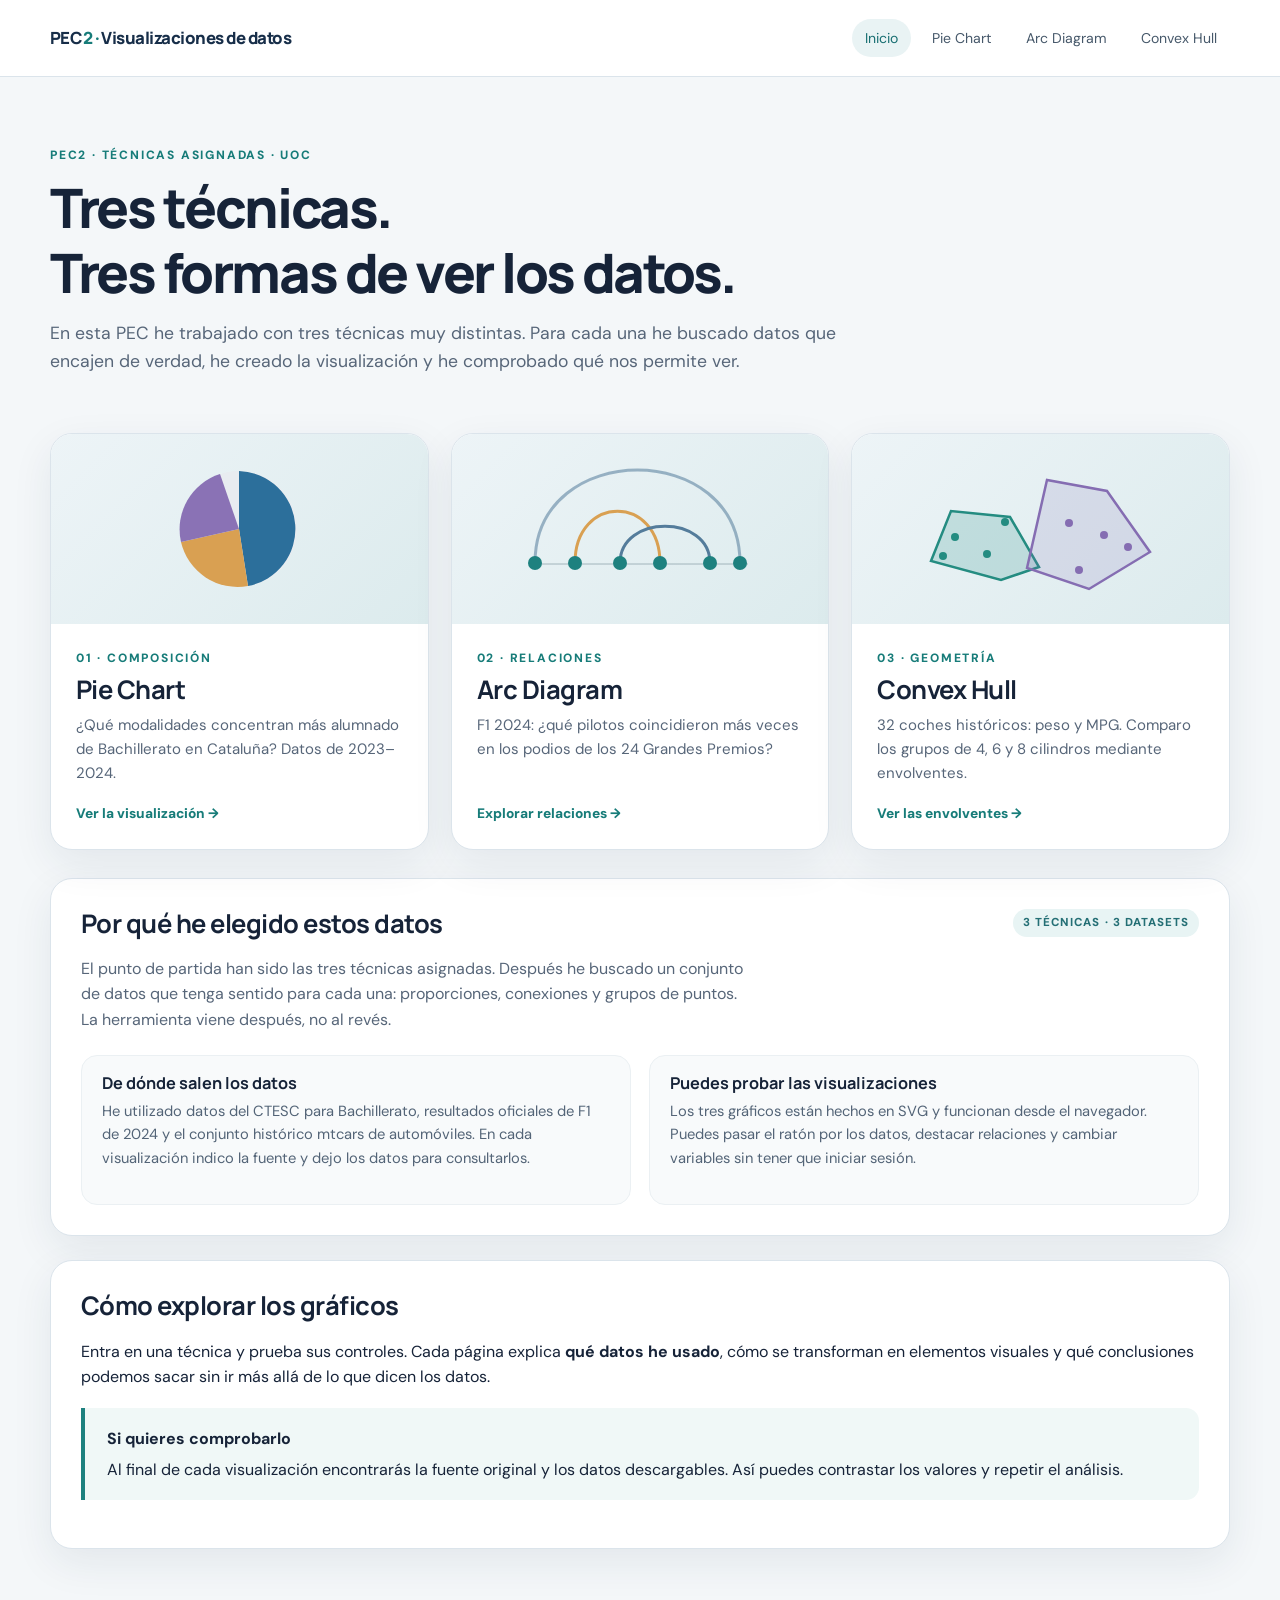
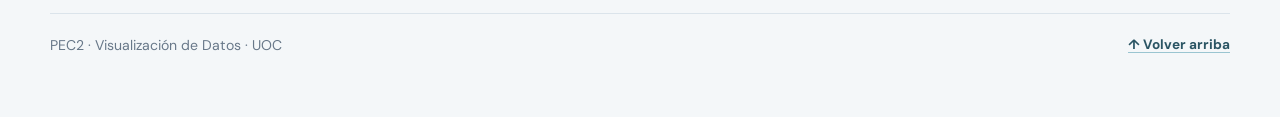
==== index.html @ cf6f4c72 "Add files via upload" ====
<!doctype html>
<html lang="es">
<head>
  <meta charset="utf-8">
  <meta name="viewport" content="width=device-width, initial-scale=1">
  <meta name="color-scheme" content="light">
  <meta name="description" content="Tres técnicas de visualización (pie chart, arc diagram y convex hull) aplicadas a datos reales. PEC2 de Visualización de Datos, UOC.">
  <title>Inicio · PEC2 Visualización de Datos</title>

  <!-- Tipografías que usa style.css (sin este enlace se ven las del sistema) -->
  <link rel="preconnect" href="https://fonts.googleapis.com">
  <link rel="preconnect" href="https://fonts.gstatic.com" crossorigin>
  <link rel="stylesheet" href="https://fonts.googleapis.com/css2?family=DM+Sans:wght@400;500;700;800&family=Manrope:wght@600;700;800&display=swap">
  <link rel="stylesheet" href="style.css">

  <script src="app.js" defer></script>
</head>

<body data-page="home">
  <a class="skip-link" href="#contenido">Saltar al contenido</a>

  <!-- ===================== CABECERA ===================== -->
  <header id="arriba">
    <div class="wrap topbar">
      <a class="brand" href="index.html">
        PEC<span class="brand-accent">2</span>
        <span class="brand-sep" aria-hidden="true">·</span>
        Visualizaciones de datos
      </a>

      <nav class="topnav" aria-label="Secciones">
        <a href="index.html" class="active" aria-current="page">Inicio</a>
        <a href="pie-chart.html">Pie Chart</a>
        <a href="arc-diagram.html">Arc Diagram</a>
        <a href="convex-hull.html">Convex Hull</a>
      </nav>
    </div>
  </header>

  <!-- ===================== CONTENIDO ===================== -->
  <main class="wrap" id="contenido">

    <!-- Hero -->
    <section class="hero" aria-labelledby="titulo">
      <span class="eyebrow">PEC2 · Técnicas asignadas · UOC</span>
      <h1 id="titulo">Tres técnicas.<br> Tres formas de ver los datos.</h1>
      <p class="lead">
        En esta PEC he trabajado con tres técnicas muy distintas. Para cada una he buscado
        datos que encajen de verdad, he creado la visualización y he comprobado qué nos permite ver.
      </p>
    </section>

    <!-- Tarjetas de las tres visualizaciones -->
    <section class="grid3" aria-label="Visualizaciones">

      <a class="card" href="pie-chart.html">
        <div class="cardtop">
          <svg viewBox="0 0 270 150" aria-hidden="true">
            <circle cx="135" cy="75" r="58" fill="#e8ecf0"/>
            <path d="M135 75 L135 17 A58 58 0 0 1 144 132 Z" fill="#2C6F9B"/>
            <path d="M135 75 L144 132 A58 58 0 0 1 77 88 Z" fill="#D9A052"/>
            <path d="M135 75 L77 88 A58 58 0 0 1 116 20 Z" fill="#8A72B5"/>
          </svg>
        </div>
        <div class="cardbody">
          <span class="eyebrow">01 · Composición</span>
          <h2>Pie Chart</h2>
          <p>¿Qué modalidades concentran más alumnado de Bachillerato en Cataluña? Datos de 2023–2024.</p>
          <span class="cardfoot">Ver la visualización →</span>
        </div>
      </a>

      <a class="card" href="arc-diagram.html">
        <div class="cardtop">
          <svg viewBox="0 0 270 150" aria-hidden="true">
            <path d="M30 109 C30 -15 235 -15 235 109" fill="none" stroke="#547c9b" stroke-width="3" opacity=".55"/>
            <path d="M70 109 C70 40 155 40 155 109" fill="none" stroke="#D9A052" stroke-width="3"/>
            <path d="M115 109 C115 60 205 60 205 109" fill="none" stroke="#547c9b" stroke-width="3"/>
            <path d="M25 110 H243" stroke="#a1b4bb"/>
            <g fill="#1e817f">
              <circle cx="30" cy="109" r="7"/>
              <circle cx="70" cy="109" r="7"/>
              <circle cx="115" cy="109" r="7"/>
              <circle cx="155" cy="109" r="7"/>
              <circle cx="205" cy="109" r="7"/>
              <circle cx="235" cy="109" r="7"/>
            </g>
          </svg>
        </div>
        <div class="cardbody">
          <span class="eyebrow">02 · Relaciones</span>
          <h2>Arc Diagram</h2>
          <p>F1 2024: ¿qué pilotos coincidieron más veces en los podios de los 24 Grandes Premios?</p>
          <span class="cardfoot">Explorar relaciones →</span>
        </div>
      </a>

      <a class="card" href="convex-hull.html">
        <div class="cardtop">
          <svg viewBox="0 0 270 150" aria-hidden="true">
            <polygon points="25,107 45,57 104,63 133,113 95,126" fill="#248c81" fill-opacity=".20" stroke="#248c81" stroke-width="2.5"/>
            <polygon points="121,114 141,26 201,37 244,98 183,135" fill="#856db2" fill-opacity=".16" stroke="#856db2" stroke-width="2.5"/>
            <g fill="#248c81">
              <circle cx="37" cy="102" r="4"/>
              <circle cx="49" cy="83" r="4"/>
              <circle cx="81" cy="100" r="4"/>
              <circle cx="99" cy="68" r="4"/>
            </g>
            <g fill="#856db2">
              <circle cx="163" cy="69" r="4"/>
              <circle cx="198" cy="81" r="4"/>
              <circle cx="173" cy="116" r="4"/>
              <circle cx="222" cy="93" r="4"/>
            </g>
          </svg>
        </div>
        <div class="cardbody">
          <span class="eyebrow">03 · Geometría</span>
          <h2>Convex Hull</h2>
          <p>32 coches históricos: peso y MPG. Comparo los grupos de 4, 6 y 8 cilindros mediante envolventes.</p>
          <span class="cardfoot">Ver las envolventes →</span>
        </div>
      </a>
    </section>

    <!-- Lógica del trabajo -->
    <section class="panel" aria-labelledby="titulo-logica">
      <div class="sectionhead">
        <div>
          <h2 id="titulo-logica">Por qué he elegido estos datos</h2>
          <p>
            El punto de partida han sido las tres técnicas asignadas. Después he buscado un conjunto
            de datos que tenga sentido para cada una: proporciones, conexiones y grupos de puntos.
            La herramienta viene después, no al revés.
          </p>
        </div>
        <span class="tag">3 técnicas · 3 datasets</span>
      </div>

      <div class="textgrid">
        <div>
          <h3>De dónde salen los datos</h3>
          <p>
            He utilizado datos del CTESC para Bachillerato, resultados oficiales de F1 de 2024
            y el conjunto histórico mtcars de automóviles.
            En cada visualización indico la fuente y dejo los datos para consultarlos.
          </p>
        </div>
        <div>
          <h3>Puedes probar las visualizaciones</h3>
          <p>
            Los tres gráficos están hechos en SVG y funcionan desde el navegador. Puedes pasar
            el ratón por los datos, destacar relaciones y cambiar variables sin tener que iniciar sesión.
          </p>
        </div>
      </div>
    </section>

    <!-- Nota de evaluación -->
    <section class="panel" aria-labelledby="titulo-evaluacion">
      <h2 id="titulo-evaluacion">Cómo explorar los gráficos</h2>
      <p>
        Entra en una técnica y prueba sus controles. Cada página explica <strong>qué datos he usado</strong>,
        cómo se transforman en elementos visuales y qué conclusiones podemos sacar sin ir más allá de lo que dicen los datos.
      </p>
      <div class="insight">
        <p class="insight-title">Si quieres comprobarlo</p>
        <p>
          Al final de cada visualización encontrarás la fuente original y los datos descargables.
          Así puedes contrastar los valores y repetir el análisis.
        </p>
      </div>
    </section>
  </main>

  <!-- ===================== PIE DE PÁGINA ===================== -->
  <footer class="wrap">
    <div class="footrow">
      <span>PEC2 · Visualización de Datos · UOC</span>
      <a href="#arriba" class="topbtn">↑ Volver arriba</a>
    </div>
  </footer>
</body>
</html>
---- style.css ----
/* =============================================================
   PEC2 · Laboratorio visual — style.css
   1. Tokens          5. Componentes de contenido
   2. Base            6. Gráficos (común)
   3. Utilidades      7. Gráficos (por técnica)
   4. Layout          8. Responsive y movimiento reducido
   ============================================================= */


/* ---------- 1. Tokens ---------- */

:root {
  --ink: #162338;
  --muted: #576679;
  --navy: #172e49;
  --line: #dbe4eb;
  --paper: #f4f7f9;
  --white: #fff;
  --teal: #177c79;
  --shadow: 0 14px 40px rgba(23, 46, 73, .08);

  /* Pie chart (los colores reales vienen del JSON) */
  --blue: #2C6F9B;
  --gold: #D9A052;
  --purple: #8A72B5;
  --green: #5A9B8E;

  /* Convex hull: app.js lee estas variables */
  --cyl4: #167b7b;
  --cyl6: #d29645;
  --cyl8: #8f6bb2;

  /* Arc diagram */
  --arc: #46758b;
  --node: #1f797b;

  --font-body: 'DM Sans', system-ui, -apple-system, 'Segoe UI', sans-serif;
  --font-head: Manrope, 'DM Sans', system-ui, sans-serif;
}


/* ---------- 2. Base ---------- */

*,
*::before,
*::after {
  box-sizing: border-box;
}

body {
  margin: 0;
  background: var(--paper);
  color: var(--ink);
  font: 16px/1.6 var(--font-body);
}

h1, h2, h3,
.brand,
.metric strong {
  font-family: var(--font-head);
  line-height: 1.2;
}

h1 {
  font-size: clamp(2.25rem, 4.25vw, 4.4rem);
  letter-spacing: -.045em;
  font-weight: 800;
  margin: .15em 0 .25em;
}

h2 {
  font-size: clamp(1.35rem, 2vw, 1.85rem);
  letter-spacing: -.02em;
  margin: 0 0 .65em;
}

h3 {
  font-size: 1.02rem;
  margin: 0 0 .4rem;
}

p {
  margin: 0 0 1.1em;
}

a {
  color: #156f8b;
  text-decoration-color: #9ac5d1;
  text-underline-offset: 3px;
}

a:hover {
  color: #11556d;
}

:focus-visible {
  outline: 3px solid #b1d8e0;
  outline-offset: 2px;
}


/* ---------- 3. Utilidades ---------- */

.visually-hidden {
  position: absolute;
  width: 1px;
  height: 1px;
  overflow: hidden;
  clip: rect(0 0 0 0);
  white-space: nowrap;
}

.skip-link {
  position: absolute;
  left: -9999px;
  top: 1rem;
  z-index: 100;
  background: var(--navy);
  color: #fff;
  padding: 10px 16px;
  border-radius: 10px;
}

.skip-link:focus {
  left: 1rem;
}

.mini {
  font-size: .75rem;
  color: var(--muted);
}


/* ---------- 4. Layout ---------- */

.wrap {
  width: min(1180px, calc(100% - 44px));
  margin-inline: auto;
}

/* Cabecera */
header {
  background: #fff;
  border-bottom: 1px solid var(--line);
}

.topbar {
  display: flex;
  justify-content: space-between;
  align-items: center;
  gap: 20px;
  min-height: 76px;
}

.brand {
  font-size: 1.05rem;
  font-weight: 800;
  color: var(--navy);
  text-decoration: none;
  letter-spacing: -.03em;
}

.brand-accent,
.brand-sep {
  color: var(--teal);
}

.topnav {
  display: flex;
  flex-wrap: wrap;
  gap: 8px;
}

.topnav a {
  text-decoration: none;
  color: #46586a;
  font-size: .88rem;
  border-radius: 60px;
  padding: 8px 13px;
}

.topnav a.active,
.topnav a:hover {
  background: #e9f3f4;
  color: #176e71;
}

/* Hero */
.hero {
  padding: 64px 0 38px;
}

.eyebrow {
  display: inline-flex;
  align-items: center;
  gap: 8px;
  font-size: .75rem;
  font-weight: 800;
  text-transform: uppercase;
  letter-spacing: .15em;
  color: var(--teal);
}

.lead {
  color: var(--muted);
  max-width: 790px;
  font-size: 1.1rem;
}

/* Paneles */
.panel {
  background: #fff;
  border: 1px solid var(--line);
  border-radius: 22px;
  box-shadow: var(--shadow);
  padding: 30px;
  margin-bottom: 24px;
}

.grid3 + .panel {
  margin-top: 28px;
}

.sectionhead {
  display: flex;
  justify-content: space-between;
  gap: 14px;
  align-items: start;
  margin-bottom: 22px;
}

.sectionhead p {
  color: var(--muted);
  max-width: 670px;
  margin-bottom: 0;
}

.tag {
  font-size: .72rem;
  letter-spacing: .09em;
  font-weight: 800;
  text-transform: uppercase;
  color: #246f75;
  background: #e8f4f4;
  padding: 5px 10px;
  border-radius: 999px;
  white-space: nowrap;
}

/* Tarjetas de portada */
.grid3 {
  display: grid;
  grid-template-columns: repeat(3, 1fr);
  gap: 22px;
}

.card {
  display: flex;
  flex-direction: column;
  background: #fff;
  border: 1px solid var(--line);
  border-radius: 22px;
  box-shadow: var(--shadow);
  overflow: hidden;
  color: inherit;
  text-decoration: none;
  transition: transform .2s, box-shadow .2s;
}

.card:hover {
  transform: translateY(-5px);
  box-shadow: 0 20px 44px rgba(23, 46, 73, .13);
}

.cardtop {
  height: 190px;
  display: grid;
  place-items: center;
  background: linear-gradient(135deg, #edf4f7, #dcebed);
}

.cardtop svg {
  max-width: 87%;
  height: 150px;
}

.cardbody {
  display: flex;
  flex-direction: column;
  padding: 25px;
  flex: 1;
}

.cardbody h2 {
  margin: .45rem 0;
}

.cardbody p {
  color: var(--muted);
  font-size: .94rem;
}

.cardfoot {
  font-size: .86rem;
  font-weight: 800;
  color: var(--teal);
  margin-top: auto;
}

/* Pie de página */
footer {
  padding: 40px 0 60px;
  color: #687889;
  font-size: .88rem;
}

.footrow {
  border-top: 1px solid var(--line);
  padding-top: 20px;
  display: flex;
  justify-content: space-between;
  gap: 15px;
}

.topbtn {
  color: #2b5564;
  font-weight: 700;
  font-size: .85rem;
}


/* ---------- 5. Componentes de contenido ---------- */

.metricbar {
  display: flex;
  flex-wrap: wrap;
  gap: 12px;
}

.metricbar + .plot-stage {
  margin-top: 17px;
}

.metric {
  flex: 1;
  min-width: 145px;
  background: #f0f5f7;
  border-radius: 16px;
  padding: 16px 18px;
}

.metric strong {
  display: block;
  font-size: 1.8rem;
  letter-spacing: -.04em;
}

.metric span {
  display: block;
  color: var(--muted);
  font-size: .79rem;
}

.insight {
  border-left: 4px solid #1e817f;
  background: #f0f8f7;
  padding: 18px 22px;
  border-radius: 0 13px 13px 0;
  margin: 18px 0;
}

.insight p:last-child {
  margin-bottom: 0;
}

.insight-title {
  font-weight: 700;
  margin-bottom: 5px;
}

.textgrid {
  display: grid;
  grid-template-columns: repeat(2, 1fr);
  gap: 18px;
}

.textgrid > div {
  background: #f8fafb;
  border: 1px solid #ebf0f3;
  border-radius: 16px;
  padding: 18px 20px;
}

.textgrid p {
  font-size: .92rem;
  color: #536477;
}

.sourcebox {
  background: #edf3f5;
  border-radius: 16px;
  padding: 20px 25px;
  margin-top: 20px;
}

.sourcebox h3 {
  margin-bottom: .5em;
}

.sourcebox p {
  font-size: .84rem;
  color: #475a68;
  margin: 0 0 .6em;
}

.sourcebox a {
  overflow-wrap: anywhere;
}

/* Tabla de datos desplegable */
.datatable {
  margin: 18px 0;
}

.datatable summary {
  cursor: pointer;
  font-weight: 700;
  font-size: .9rem;
  color: #2b5564;
}

.table-scroll {
  overflow-x: auto;
}

.datatable table {
  border-collapse: collapse;
  width: 100%;
  margin-top: 10px;
  font-size: .9rem;
}

.datatable caption {
  text-align: left;
  color: var(--muted);
  font-size: .82rem;
  padding-bottom: 6px;
}

.datatable th,
.datatable td {
  padding: .45rem .6rem;
  text-align: left;
  border-bottom: 1px solid var(--line);
}

.datatable tfoot th,
.datatable tfoot td {
  font-weight: 800;
  border-bottom: 0;
}

.datatable .num {
  text-align: right;
  font-variant-numeric: tabular-nums;
}

/* Controles */
.controlbar {
  display: flex;
  gap: 10px;
  align-items: center;
  flex-wrap: wrap;
  padding: 12px 0 22px;
}

.controlbar label {
  font-size: .82rem;
  font-weight: 800;
  color: #4f6070;
}

.controlbar select,
.controlbar button {
  font: inherit;
  font-size: .86rem;
  color: #19374b;
  background: #fff;
  border: 1px solid #cddce3;
  border-radius: 10px;
  padding: 9px 11px;
}

.controlbar button {
  cursor: pointer;
}

.controlbar output {
  font-size: .82rem;
  color: var(--muted);
  font-weight: 700;
}

.controlbar input {
  accent-color: var(--teal);
}

/* Leyenda en píldoras (convex hull) */
.pill-row {
  display: flex;
  flex-wrap: wrap;
  gap: 10px;
  margin: 22px 0 0;
  padding: 0;
  list-style: none;
}

.pill {
  display: inline-flex;
  align-items: center;
  gap: 7px;
  padding: 7px 13px;
  background: #e8eff3;
  border-radius: 30px;
  color: #435366;
  font-weight: 700;
  font-size: .79rem;
}

.pill--note {
  background: transparent;
  font-weight: 500;
  color: var(--muted);
}

.swatch {
  width: 14px;
  height: 14px;
  flex: 0 0 14px;
  border-radius: 5px;
}

.swatch--setosa { background: var(--setosa); }
.swatch--versicolor { background: var(--versicolor); }
.swatch--virginica { background: var(--virginica); }

.info {
  font-size: .93rem;
  color: #425366;
  margin-top: 8px;
  min-height: 30px;
}


/* ---------- 6. Gráficos (común) ---------- */

.plot-stage {
  position: relative;
  margin: 0;
  min-height: 410px;
  padding: 12px;
  background: #fafcfd;
  border: 1px solid #e6edf2;
  border-radius: 18px;
}

.plot-stage svg {
  display: block;
  width: 100%;
  height: auto;
  overflow: visible;
}

.svg-axis {
  stroke: #71869b;
  stroke-width: 1.5;
}

.svg-grid {
  stroke: #e8eef2;
  stroke-width: 1;
}

.tick {
  font: 13px var(--font-body);
  fill: #526579;
}

.axis-label {
  font: 600 15px var(--font-body);
  fill: #3c5263;
}

.tooltip {
  position: absolute;
  z-index: 20;
  display: none;
  pointer-events: none;
  min-width: 130px;
  max-width: 270px;
  padding: 11px 14px;
  background: var(--navy);
  color: #fff;
  border-radius: 10px;
  box-shadow: 0 9px 20px #10233433;
  font-size: .82rem;
  line-height: 1.5;
}

.tooltip.show {
  display: block;
}

.tooltip strong {
  display: block;
}


/* ---------- 7. Gráficos (por técnica) ---------- */

/* Pie chart */
.pie-stage {
  display: grid;
  grid-template-columns: 1.02fr .98fr;
  gap: 8px;
  align-items: center;
  min-height: 420px;
}

.legend {
  display: grid;
  gap: 12px;
}

.legendbtn {
  display: flex;
  align-items: center;
  gap: 10px;
  width: 100%;
  padding: 10px;
  border: 1px solid transparent;
  border-radius: 14px;
  background: transparent;
  font: inherit;
  text-align: left;
  cursor: pointer;
  transition: background .16s, border-color .16s;
}

.legendbtn:hover,
.legendbtn:focus-visible {
  background: #eff6f8;
  border-color: #b7d6df;
}

.legendbtn[aria-pressed="true"] {
  background: #e2f0f2;
  border-color: #81bcc7;
}

.legendbtn .lname {
  flex: 1;
  font-size: .89rem;
  color: var(--ink);
}

.legendbtn .lval {
  text-align: right;
  font-weight: 800;
  white-space: nowrap;
}

.legendbtn .lval small {
  display: block;
  color: var(--muted);
  font-weight: 500;
  font-size: .72rem;
}

.pie-slice {
  stroke: #fff;
  stroke-width: 3;
  cursor: pointer;
  transition: opacity .2s;
}

.pie-slice.dim {
  opacity: .35;
}

.pie-slice.active {
  filter: drop-shadow(0 3px 8px rgba(34, 47, 55, .15));
}

/* Arc diagram */
.arc {
  fill: none;
  stroke: var(--arc);
  opacity: .25;
  transition: opacity .18s;
}

.arc.is-selected {
  opacity: .95;
  stroke: var(--navy);
}

.arc.is-faded {
  opacity: .06;
}

.svg-node {
  cursor: pointer;
  transition: opacity .18s;
}

.svg-node circle {
  fill: var(--node);
  stroke: #f9fcfd;
  stroke-width: 2;
}

.svg-node text {
  font: 15px var(--font-body);
  fill: #344c61;
}

.is-dense .svg-node text {
  font-size: 11px;
}

.svg-node.is-faded {
  opacity: .25;
}

.svg-node.is-selected circle,
.svg-node:focus-visible circle {
  stroke: var(--navy);
  stroke-width: 3;
}

.svg-node:focus-visible {
  outline: none;
}

.svg-node:focus-visible text {
  font-weight: 700;
  fill: var(--navy);
}

/* Convex hull */
.hull-poly {
  fill-opacity: .13;
  stroke-width: 3;
  pointer-events: none;
}

.plotpoint {
  opacity: .85;
  stroke: #fff;
  stroke-width: .7;
  cursor: crosshair;
}

.plotpoint:focus-visible {
  outline: none;
  opacity: 1;
  stroke: #102334;
  stroke-width: 3;
}


/* ---------- 8. Responsive y movimiento reducido ---------- */

@media (max-width: 800px) {
  .grid3,
  .textgrid {
    grid-template-columns: 1fr;
  }

  .grid3 {
    gap: 12px;
  }

  .hero {
    padding-top: 38px;
  }

  .panel {
    padding: 18px;
  }

  .sectionhead {
    flex-direction: column;
  }

  .topbar {
    padding: 8px 0;
    flex-wrap: wrap;
  }

  .pie-stage {
    grid-template-columns: 1fr;
  }

  .pie-svg {
    width: min(440px, 100%);
    margin: auto;
  }

  .plot-stage {
    min-height: 300px;
  }

  .metric strong {
    font-size: 1.4rem;
  }

  .footrow {
    flex-direction: column;
  }
}

@media (prefers-reduced-motion: no-preference) {
  html {
    scroll-behavior: smooth;
  }
}

@media (prefers-reduced-motion: reduce) {
  *,
  *::before,
  *::after {
    transition: none !important;
    animation: none !important;
  }
}


/* Leyenda de la envolvente para los tres grupos de cilindros */
.hull-legend { display:flex; flex-wrap:wrap; align-items:center; gap:10px; padding:0; margin:20px 0 8px; list-style:none; }
.hull-legend li {display:inline-flex; gap:8px; align-items:center; border-radius:22px; background:#eef4f7; padding:8px 13px; font-weight:700; font-size:.8rem; color:#364a59; }
.hull-legend .swatch {display:inline-block; }
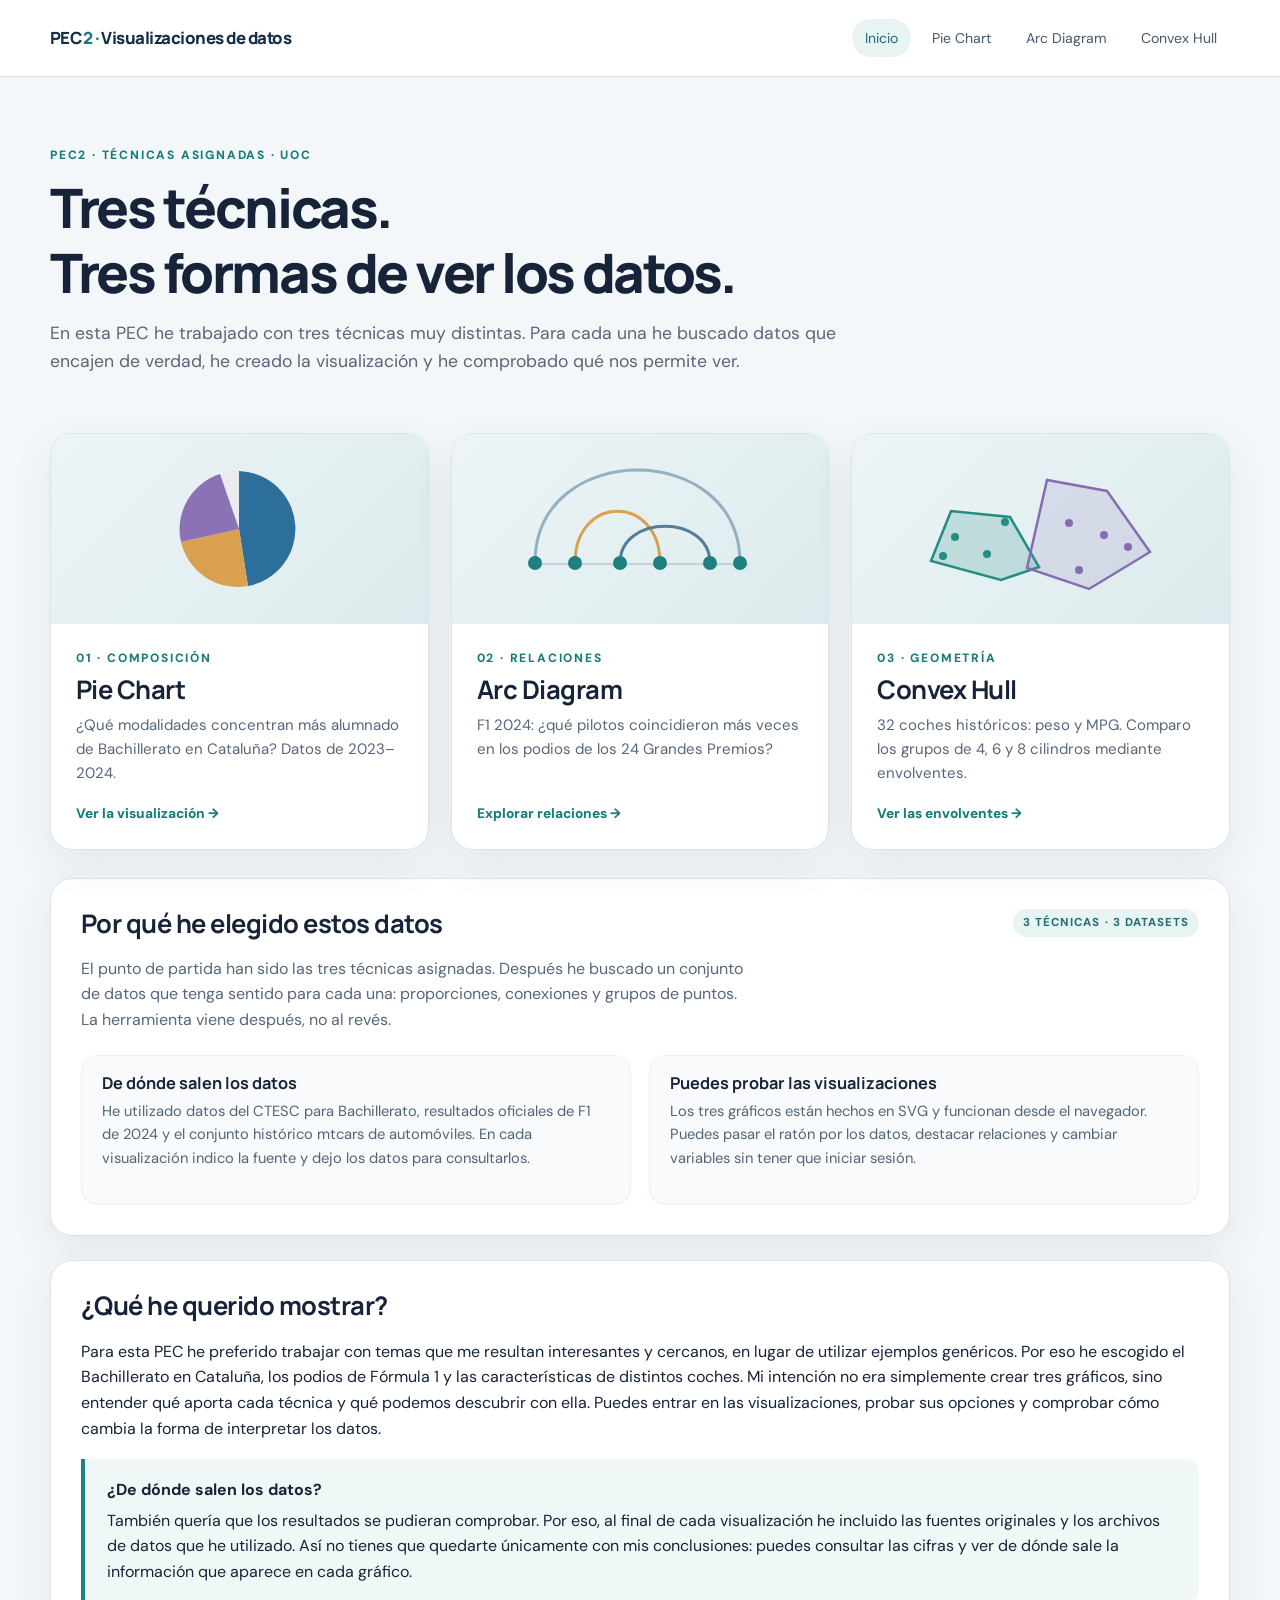
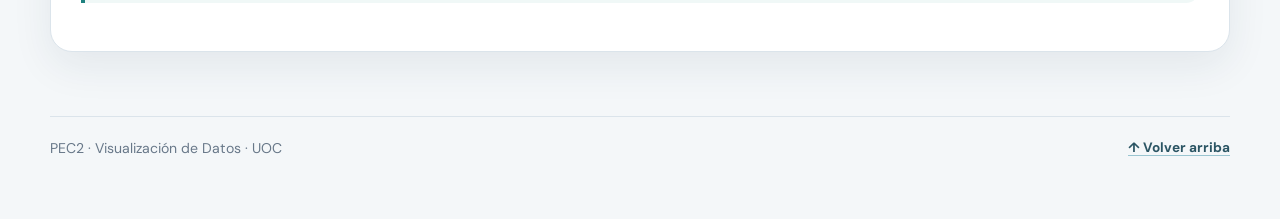
==== commit 94c88ea8: "Update index.html" ====
--- a/index.html
+++ b/index.html
@@ -158,16 +158,16 @@
 
     <!-- Nota de evaluación -->
     <section class="panel" aria-labelledby="titulo-evaluacion">
-      <h2 id="titulo-evaluacion">Cómo explorar los gráficos</h2>
+      <h2 id="titulo-evaluacion">¿Qué he querido mostrar?</h2>
       <p>
-        Entra en una técnica y prueba sus controles. Cada página explica <strong>qué datos he usado</strong>,
-        cómo se transforman en elementos visuales y qué conclusiones podemos sacar sin ir más allá de lo que dicen los datos.
+        Para esta PEC he preferido trabajar con temas que me resultan interesantes y cercanos, en lugar de utilizar ejemplos genéricos. Por eso he escogido el Bachillerato en Cataluña, los podios de Fórmula 1 y las características de distintos coches.
+        Mi intención no era simplemente crear tres gráficos, sino entender qué aporta cada técnica y qué podemos descubrir con ella. Puedes entrar en las visualizaciones, probar sus opciones y comprobar cómo cambia la forma de interpretar los datos.
       </p>
       <div class="insight">
-        <p class="insight-title">Si quieres comprobarlo</p>
+        <p class="insight-title">¿De dónde salen los datos?</p>
         <p>
-          Al final de cada visualización encontrarás la fuente original y los datos descargables.
-          Así puedes contrastar los valores y repetir el análisis.
+          También quería que los resultados se pudieran comprobar. Por eso, al final de cada visualización he incluido las fuentes originales y los archivos de datos que he utilizado.
+          Así no tienes que quedarte únicamente con mis conclusiones: puedes consultar las cifras y ver de dónde sale la información que aparece en cada gráfico.
         </p>
       </div>
     </section>
--- a/style.css
+++ b/style.css
@@ -696,8 +696,25 @@
 .arc {
   fill: none;
   stroke: var(--arc);
-  opacity: .25;
-  transition: opacity .18s;
+  stroke-linecap: round;
+  stroke-linejoin: round;
+  opacity: .88;
+  transition: opacity .18s, stroke .18s;
+}
+
+/* Coincidencias bajas: 1-2 podios */
+.arc.arc-freq-baja {
+  stroke: #94A3B8;
+}
+
+/* Coincidencias medias: 3-4 podios */
+.arc.arc-freq-media {
+  stroke: #1686A7;
+}
+
+/* Coincidencias altas: 5-8 podios */
+.arc.arc-freq-alta {
+  stroke: #D85B32;
 }
 
 .arc.is-selected {
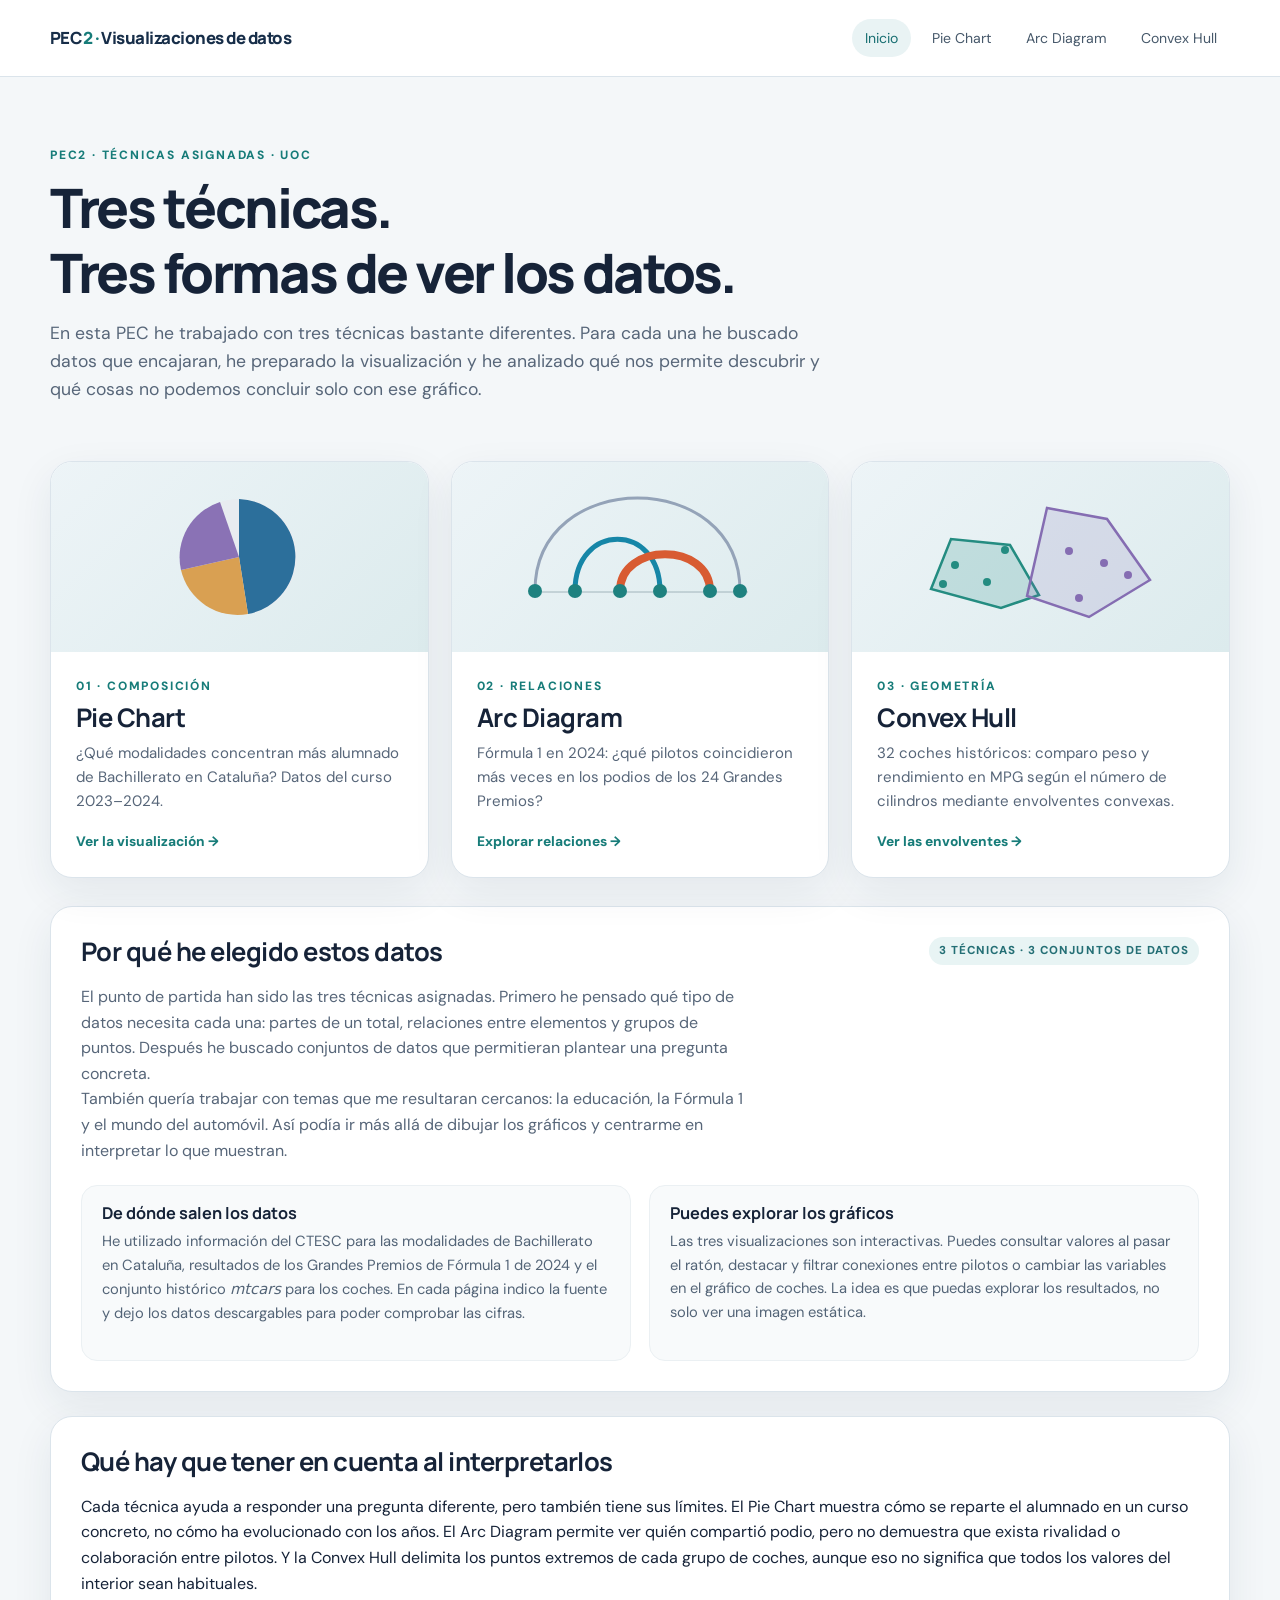
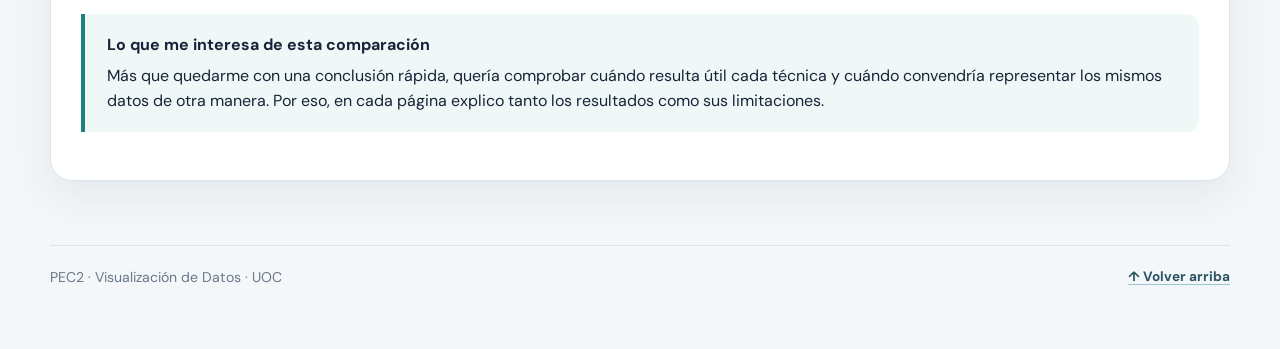
==== commit 9b3f415c: "Update index.html" ====
--- a/index.html
+++ b/index.html
@@ -4,10 +4,10 @@
   <meta charset="utf-8">
   <meta name="viewport" content="width=device-width, initial-scale=1">
   <meta name="color-scheme" content="light">
-  <meta name="description" content="Tres técnicas de visualización (pie chart, arc diagram y convex hull) aplicadas a datos reales. PEC2 de Visualización de Datos, UOC.">
+  <meta name="description" content="PEC2 de Visualización de Datos de la UOC: Pie Chart, Arc Diagram y Convex Hull aplicados a Bachillerato, Fórmula 1 y automoción.">
   <title>Inicio · PEC2 Visualización de Datos</title>
 
-  <!-- Tipografías que usa style.css (sin este enlace se ven las del sistema) -->
+  <!-- Tipografías utilizadas en style.css -->
   <link rel="preconnect" href="https://fonts.googleapis.com">
   <link rel="preconnect" href="https://fonts.gstatic.com" crossorigin>
   <link rel="stylesheet" href="https://fonts.googleapis.com/css2?family=DM+Sans:wght@400;500;700;800&family=Manrope:wght@600;700;800&display=swap">
@@ -40,19 +40,21 @@
   <!-- ===================== CONTENIDO ===================== -->
   <main class="wrap" id="contenido">
 
-    <!-- Hero -->
+    <!-- Presentación -->
     <section class="hero" aria-labelledby="titulo">
       <span class="eyebrow">PEC2 · Técnicas asignadas · UOC</span>
-      <h1 id="titulo">Tres técnicas.<br> Tres formas de ver los datos.</h1>
+      <h1 id="titulo">Tres técnicas.<br>Tres formas de ver los datos.</h1>
       <p class="lead">
-        En esta PEC he trabajado con tres técnicas muy distintas. Para cada una he buscado
-        datos que encajen de verdad, he creado la visualización y he comprobado qué nos permite ver.
+        En esta PEC he trabajado con tres técnicas bastante diferentes. Para cada una he buscado
+        datos que encajaran, he preparado la visualización y he analizado qué nos permite descubrir
+        y qué cosas no podemos concluir solo con ese gráfico.
       </p>
     </section>
 
     <!-- Tarjetas de las tres visualizaciones -->
     <section class="grid3" aria-label="Visualizaciones">
 
+      <!-- Pie Chart -->
       <a class="card" href="pie-chart.html">
         <div class="cardtop">
           <svg viewBox="0 0 270 150" aria-hidden="true">
@@ -65,17 +67,18 @@
         <div class="cardbody">
           <span class="eyebrow">01 · Composición</span>
           <h2>Pie Chart</h2>
-          <p>¿Qué modalidades concentran más alumnado de Bachillerato en Cataluña? Datos de 2023–2024.</p>
+          <p>¿Qué modalidades concentran más alumnado de Bachillerato en Cataluña? Datos del curso 2023–2024.</p>
           <span class="cardfoot">Ver la visualización →</span>
         </div>
       </a>
 
+      <!-- Arc Diagram -->
       <a class="card" href="arc-diagram.html">
         <div class="cardtop">
           <svg viewBox="0 0 270 150" aria-hidden="true">
-            <path d="M30 109 C30 -15 235 -15 235 109" fill="none" stroke="#547c9b" stroke-width="3" opacity=".55"/>
-            <path d="M70 109 C70 40 155 40 155 109" fill="none" stroke="#D9A052" stroke-width="3"/>
-            <path d="M115 109 C115 60 205 60 205 109" fill="none" stroke="#547c9b" stroke-width="3"/>
+            <path d="M30 109 C30 -15 235 -15 235 109" fill="none" stroke="#94A3B8" stroke-width="3"/>
+            <path d="M70 109 C70 40 155 40 155 109" fill="none" stroke="#1686A7" stroke-width="5"/>
+            <path d="M115 109 C115 60 205 60 205 109" fill="none" stroke="#D85B32" stroke-width="8"/>
             <path d="M25 110 H243" stroke="#a1b4bb"/>
             <g fill="#1e817f">
               <circle cx="30" cy="109" r="7"/>
@@ -90,11 +93,12 @@
         <div class="cardbody">
           <span class="eyebrow">02 · Relaciones</span>
           <h2>Arc Diagram</h2>
-          <p>F1 2024: ¿qué pilotos coincidieron más veces en los podios de los 24 Grandes Premios?</p>
+          <p>Fórmula 1 en 2024: ¿qué pilotos coincidieron más veces en los podios de los 24 Grandes Premios?</p>
           <span class="cardfoot">Explorar relaciones →</span>
         </div>
       </a>
 
+      <!-- Convex Hull -->
       <a class="card" href="convex-hull.html">
         <div class="cardtop">
           <svg viewBox="0 0 270 150" aria-hidden="true">
@@ -117,57 +121,68 @@
         <div class="cardbody">
           <span class="eyebrow">03 · Geometría</span>
           <h2>Convex Hull</h2>
-          <p>32 coches históricos: peso y MPG. Comparo los grupos de 4, 6 y 8 cilindros mediante envolventes.</p>
+          <p>32 coches históricos: comparo peso y rendimiento en MPG según el número de cilindros mediante envolventes convexas.</p>
           <span class="cardfoot">Ver las envolventes →</span>
         </div>
       </a>
     </section>
 
-    <!-- Lógica del trabajo -->
+    <!-- Elección de los datos y posibilidad de explorarlos -->
     <section class="panel" aria-labelledby="titulo-logica">
       <div class="sectionhead">
         <div>
           <h2 id="titulo-logica">Por qué he elegido estos datos</h2>
           <p>
-            El punto de partida han sido las tres técnicas asignadas. Después he buscado un conjunto
-            de datos que tenga sentido para cada una: proporciones, conexiones y grupos de puntos.
-            La herramienta viene después, no al revés.
+            El punto de partida han sido las tres técnicas asignadas. Primero he pensado qué tipo de
+            datos necesita cada una: partes de un total, relaciones entre elementos y grupos de puntos.
+            Después he buscado conjuntos de datos que permitieran plantear una pregunta concreta.
+          </p>
+          <p>
+            También quería trabajar con temas que me resultaran cercanos: la educación, la Fórmula 1
+            y el mundo del automóvil. Así podía ir más allá de dibujar los gráficos y centrarme en
+            interpretar lo que muestran.
           </p>
         </div>
-        <span class="tag">3 técnicas · 3 datasets</span>
+        <span class="tag">3 técnicas · 3 conjuntos de datos</span>
       </div>
 
       <div class="textgrid">
         <div>
           <h3>De dónde salen los datos</h3>
           <p>
-            He utilizado datos del CTESC para Bachillerato, resultados oficiales de F1 de 2024
-            y el conjunto histórico mtcars de automóviles.
-            En cada visualización indico la fuente y dejo los datos para consultarlos.
+            He utilizado información del CTESC para las modalidades de Bachillerato en Cataluña,
+            resultados de los Grandes Premios de Fórmula 1 de 2024 y el conjunto histórico
+            <em>mtcars</em> para los coches. En cada página indico la fuente y dejo los datos
+            descargables para poder comprobar las cifras.
           </p>
         </div>
         <div>
-          <h3>Puedes probar las visualizaciones</h3>
+          <h3>Puedes explorar los gráficos</h3>
           <p>
-            Los tres gráficos están hechos en SVG y funcionan desde el navegador. Puedes pasar
-            el ratón por los datos, destacar relaciones y cambiar variables sin tener que iniciar sesión.
+            Las tres visualizaciones son interactivas. Puedes consultar valores al pasar el ratón,
+            destacar y filtrar conexiones entre pilotos o cambiar las variables en el gráfico de
+            coches. La idea es que puedas explorar los resultados, no solo ver una imagen estática.
           </p>
         </div>
       </div>
     </section>
 
-    <!-- Nota de evaluación -->
-    <section class="panel" aria-labelledby="titulo-evaluacion">
-      <h2 id="titulo-evaluacion">¿Qué he querido mostrar?</h2>
+    <!-- Criterio de interpretación -->
+    <section class="panel" aria-labelledby="titulo-limites">
+      <h2 id="titulo-limites">Qué hay que tener en cuenta al interpretarlos</h2>
       <p>
-        Para esta PEC he preferido trabajar con temas que me resultan interesantes y cercanos, en lugar de utilizar ejemplos genéricos. Por eso he escogido el Bachillerato en Cataluña, los podios de Fórmula 1 y las características de distintos coches.
-        Mi intención no era simplemente crear tres gráficos, sino entender qué aporta cada técnica y qué podemos descubrir con ella. Puedes entrar en las visualizaciones, probar sus opciones y comprobar cómo cambia la forma de interpretar los datos.
+        Cada técnica ayuda a responder una pregunta diferente, pero también tiene sus límites.
+        El Pie Chart muestra cómo se reparte el alumnado en un curso concreto, no cómo ha evolucionado
+        con los años. El Arc Diagram permite ver quién compartió podio, pero no demuestra que exista
+        rivalidad o colaboración entre pilotos. Y la Convex Hull delimita los puntos extremos de cada
+        grupo de coches, aunque eso no significa que todos los valores del interior sean habituales.
       </p>
       <div class="insight">
-        <p class="insight-title">¿De dónde salen los datos?</p>
+        <p class="insight-title">Lo que me interesa de esta comparación</p>
         <p>
-          También quería que los resultados se pudieran comprobar. Por eso, al final de cada visualización he incluido las fuentes originales y los archivos de datos que he utilizado.
-          Así no tienes que quedarte únicamente con mis conclusiones: puedes consultar las cifras y ver de dónde sale la información que aparece en cada gráfico.
+          Más que quedarme con una conclusión rápida, quería comprobar cuándo resulta útil cada
+          técnica y cuándo convendría representar los mismos datos de otra manera. Por eso, en cada
+          página explico tanto los resultados como sus limitaciones.
         </p>
       </div>
     </section>
